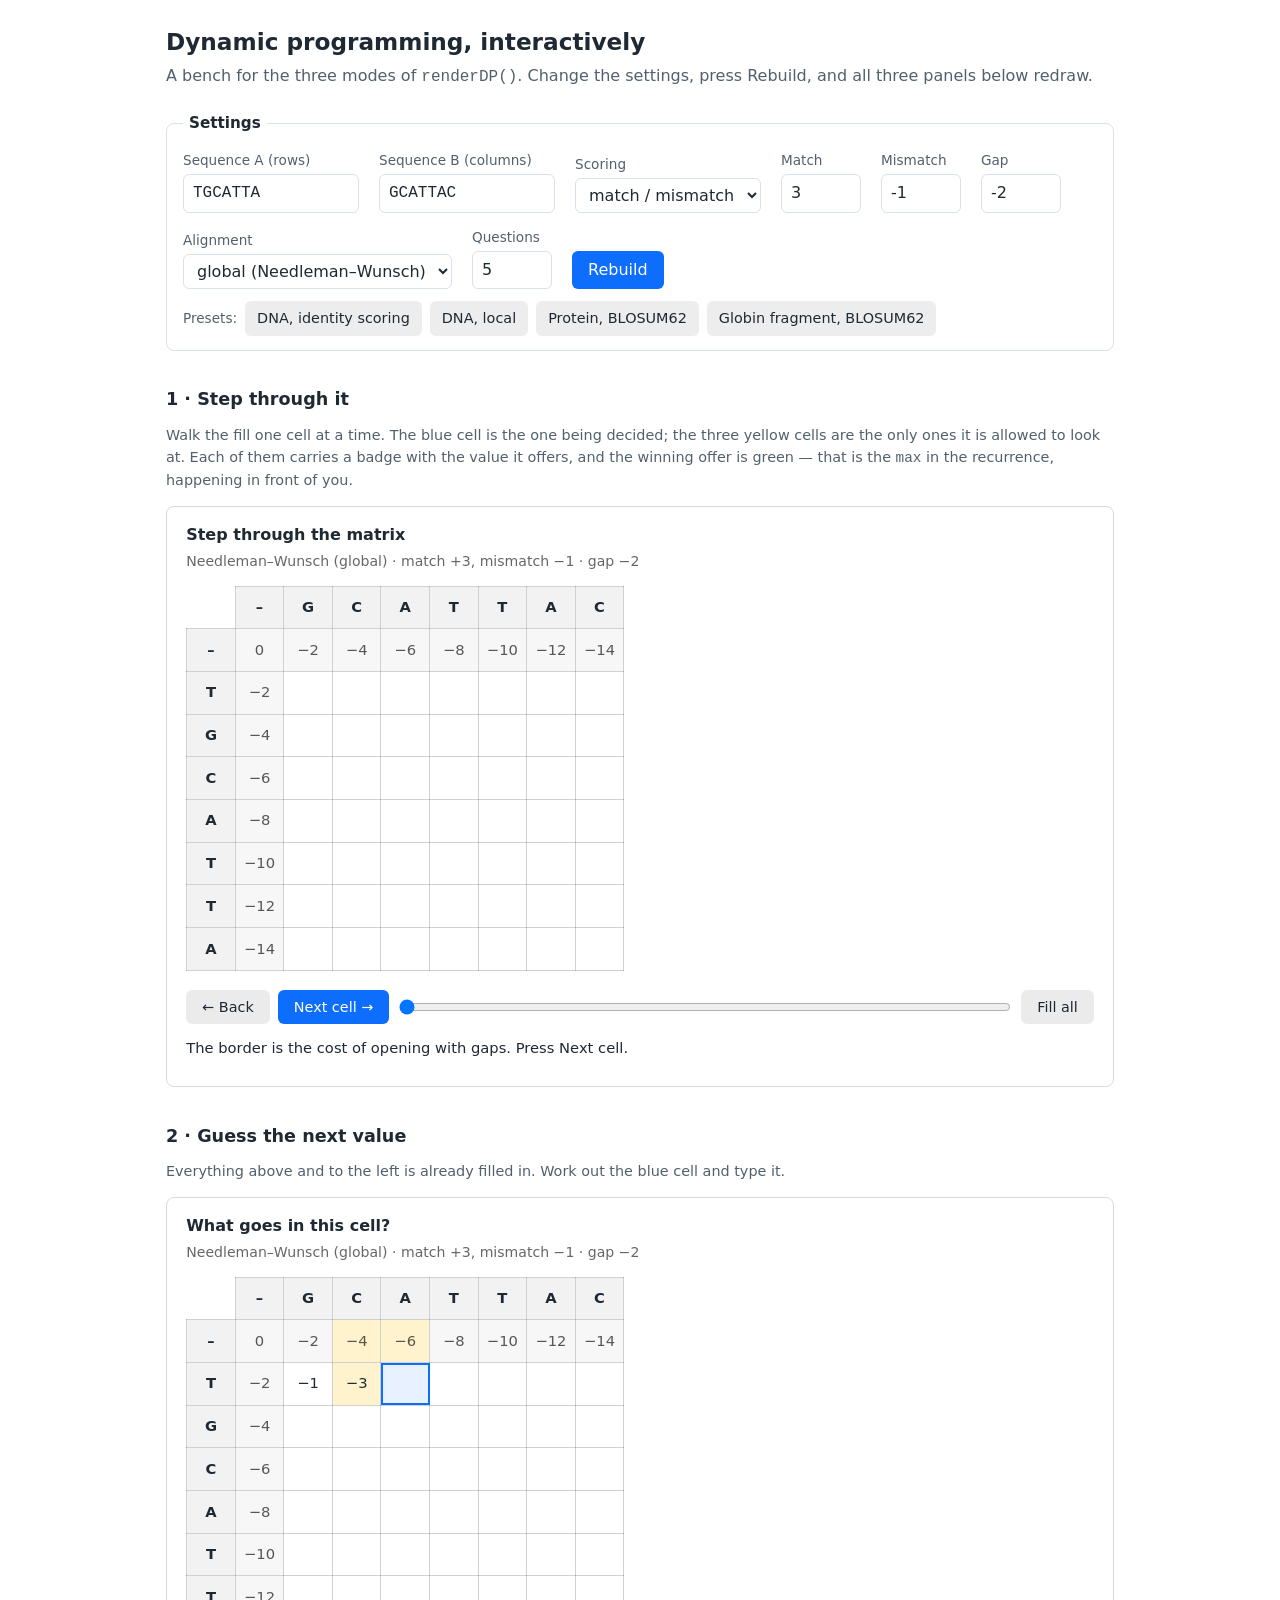
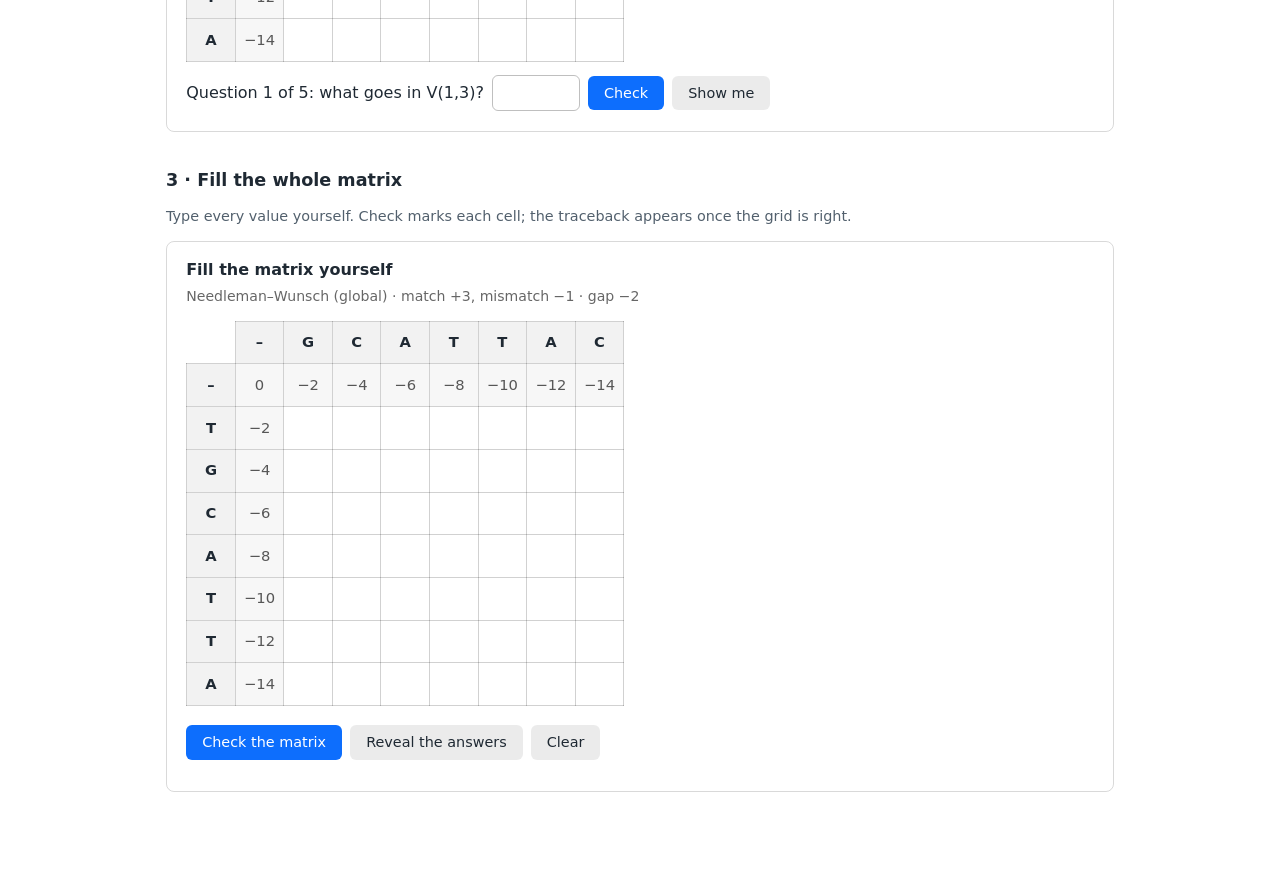
==== dp.html @ dfda8f67 "Sync from BioinfoCourse book/ (2026-11-16T21:07:56Z)" ====
<!doctype html>
<html lang="en">
<head>
<meta charset="utf-8">
<meta name="viewport" content="width=device-width, initial-scale=1">
<meta name="robots" content="noindex, nofollow">
<title>Dynamic programming, interactively &middot; KB8029</title>
<!--
  A bench for book/js/dp-matrix.js: all three modes on one page, with the
  settings exposed so a teacher can try a sequence pair before pasting a
  renderDP() call into a session page.

  Deliberately not in the book's chapter list and marked noindex: it is a
  workshop page, not course material. When the widget goes into Sessions 4
  and 5 it goes in as a {=html} block there, not as a link to this.
-->
<script src="js/dp-matrix.js"></script>
<style>
  :root { --fg: #1f2933; --muted: #52606d; --border: #d9e2ec; --accent: #0d6efd; }
  * { box-sizing: border-box; }
  body { margin: 0; background: #fff; color: var(--fg);
         font: 16px/1.55 system-ui, -apple-system, "Segoe UI", sans-serif; }
  main { max-width: 980px; margin: 0 auto; padding: 24px 16px 64px; }
  h1 { font-size: 1.45rem; margin: 0 0 4px; }
  h2 { font-size: 1.1rem; margin: 2em 0 0.6em; }
  p.sub { color: var(--muted); margin: 0 0 1.4em; }
  fieldset { border: 1px solid var(--border); border-radius: 8px; padding: 14px 16px; margin: 0 0 1.6em; }
  legend { font-weight: 600; font-size: 0.95rem; padding: 0 6px; }
  .row { display: flex; flex-wrap: wrap; gap: 14px 20px; align-items: flex-end; }
  label { display: block; font-size: 0.85rem; color: var(--muted); margin-bottom: 3px; }
  input[type=text], input[type=number], select {
    font: inherit; padding: 6px 9px; border: 1px solid var(--border); border-radius: 6px; background: #fff; color: inherit; }
  input[type=text] { width: 11em; font-family: ui-monospace, Menlo, Consolas, monospace; }
  input[type=number] { width: 5em; }
  button { font: inherit; padding: 7px 16px; border: none; border-radius: 6px;
           background: var(--accent); color: #fff; cursor: pointer; }
  button:hover { background: #0b5ed7; }
  button.ghost { background: rgba(0,0,0,0.07); color: var(--fg); font-size: 0.9em; padding: 6px 12px; }
  button.ghost:hover { background: rgba(0,0,0,0.13); }
  .presets { margin-top: 12px; display: flex; flex-wrap: wrap; gap: 8px; align-items: center; }
  .presets span { font-size: 0.85rem; color: var(--muted); }
  .note { color: var(--muted); font-size: 0.9rem; margin: 0.2em 0 1em; }
</style>
</head>
<body>
<main>
  <h1>Dynamic programming, interactively</h1>
  <p class="sub">A bench for the three modes of <code>renderDP()</code>. Change the settings, press Rebuild, and all three panels below redraw.</p>

  <fieldset>
    <legend>Settings</legend>
    <div class="row">
      <div><label for="seqa">Sequence A (rows)</label><input type="text" id="seqa" value="TGCATTA"></div>
      <div><label for="seqb">Sequence B (columns)</label><input type="text" id="seqb" value="GCATTAC"></div>
      <div><label for="scoring">Scoring</label>
        <select id="scoring"><option value="identity">match / mismatch</option><option value="blosum62">BLOSUM62</option></select></div>
      <div><label for="match">Match</label><input type="number" id="match" value="3"></div>
      <div><label for="mismatch">Mismatch</label><input type="number" id="mismatch" value="-1"></div>
      <div><label for="gap">Gap</label><input type="number" id="gap" value="-2"></div>
      <div><label for="type">Alignment</label>
        <select id="type"><option value="global">global (Needleman&ndash;Wunsch)</option><option value="local">local (Smith&ndash;Waterman)</option></select></div>
      <div><label for="questions">Questions</label><input type="number" id="questions" value="5" min="1" max="20"></div>
      <div><button id="rebuild">Rebuild</button></div>
    </div>
    <div class="presets">
      <span>Presets:</span>
      <button class="ghost" data-preset="dna">DNA, identity scoring</button>
      <button class="ghost" data-preset="local">DNA, local</button>
      <button class="ghost" data-preset="protein">Protein, BLOSUM62</button>
      <button class="ghost" data-preset="globin">Globin fragment, BLOSUM62</button>
    </div>
  </fieldset>

  <h2>1 &middot; Step through it</h2>
  <p class="note">Walk the fill one cell at a time. The blue cell is the one being decided; the three yellow cells are the only ones it is allowed to look at. Each of them carries a badge with the value it offers, and the winning offer is green &mdash; that is the <code>max</code> in the recurrence, happening in front of you.</p>
  <div id="panel-step"></div>

  <h2>2 &middot; Guess the next value</h2>
  <p class="note">Everything above and to the left is already filled in. Work out the blue cell and type it.</p>
  <div id="panel-guess"></div>

  <h2>3 &middot; Fill the whole matrix</h2>
  <p class="note">Type every value yourself. Check marks each cell; the traceback appears once the grid is right.</p>
  <div id="panel-fill"></div>
</main>

<script>
const PRESETS = {
  dna:     { seqa: "TGCATTA", seqb: "GCATTAC", scoring: "identity", match: 3, mismatch: -1, gap: -2, type: "global" },
  local:   { seqa: "TTACGGAT", seqb: "CCTACGGA", scoring: "identity", match: 3, mismatch: -2, gap: -2, type: "local" },
  protein: { seqa: "HEAGAWGHEE", seqb: "PAWHEAE", scoring: "blosum62", match: 1, mismatch: -1, gap: -8, type: "global" },
  globin:  { seqa: "VLSPADKTN", seqb: "VHLTPEEKS", scoring: "blosum62", match: 1, mismatch: -1, gap: -8, type: "global" }
};

function readSettings() {
  const g = id => document.getElementById(id);
  return {
    a: g("seqa").value,
    b: g("seqb").value,
    scoring: g("scoring").value,
    match: parseInt(g("match").value, 10),
    mismatch: parseInt(g("mismatch").value, 10),
    gap: parseInt(g("gap").value, 10),
    local: g("type").value === "local",
    questions: parseInt(g("questions").value, 10)
  };
}

function build() {
  const s = readSettings();
  renderDP("panel-step", Object.assign({}, s, { mode: "step" }));
  renderDP("panel-guess", Object.assign({}, s, { mode: "guess" }));
  renderDP("panel-fill", Object.assign({}, s, { mode: "fill" }));
}

document.getElementById("rebuild").addEventListener("click", build);
document.querySelectorAll("[data-preset]").forEach(function (b) {
  b.addEventListener("click", function () {
    const p = PRESETS[b.dataset.preset];
    Object.keys(p).forEach(function (k) { document.getElementById(k).value = p[k]; });
    build();
  });
});
build();
</script>
</body>
</html>
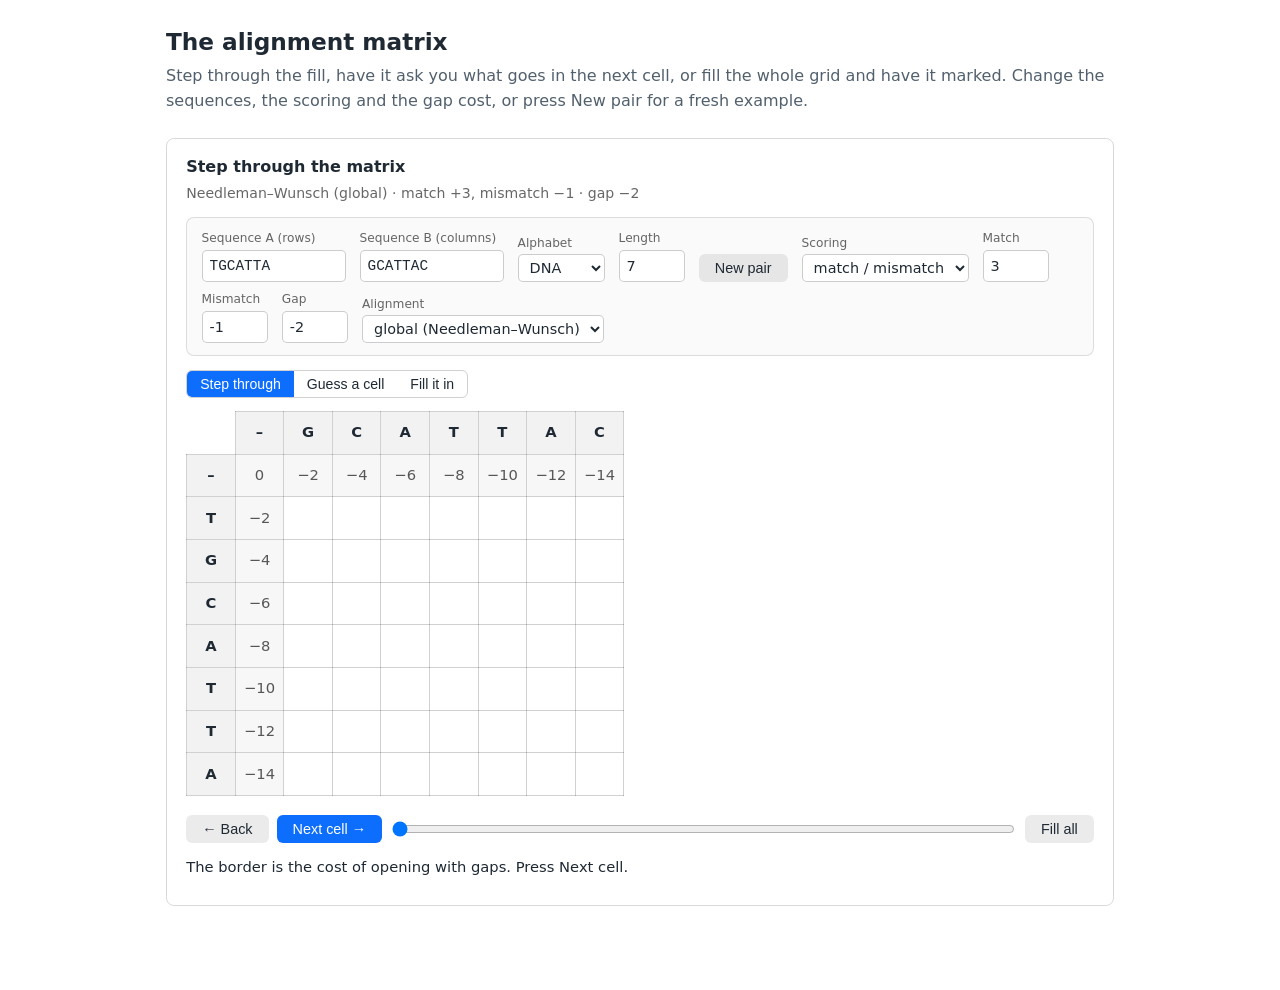
==== commit a4638695: "Sync from BioinfoCourse book/ (2026-11-17T06:40:23Z)" ====
--- a/dp.html
+++ b/dp.html
@@ -3,125 +3,41 @@
 <head>
 <meta charset="utf-8">
 <meta name="viewport" content="width=device-width, initial-scale=1">
-<meta name="robots" content="noindex, nofollow">
-<title>Dynamic programming, interactively &middot; KB8029</title>
+<title>The alignment matrix &middot; KB8029</title>
 <!--
-  A bench for book/js/dp-matrix.js: all three modes on one page, with the
-  settings exposed so a teacher can try a sequence pair before pasting a
-  renderDP() call into a session page.
+  The dynamic-programming matrix of Sessions 4 and 5, with every setting
+  exposed. Linked from the Session 4 deck, so students see this address.
 
-  Deliberately not in the book's chapter list and marked noindex: it is a
-  workshop page, not course material. When the widget goes into Sessions 4
-  and 5 it goes in as a {=html} block there, not as a link to this.
+  There is deliberately almost nothing here: the settings bar, the mode
+  switcher and the matrix all come from js/dp-matrix.js, which is the same file
+  the book pages load and the same file the slide figures are screenshots of.
+  A second implementation of the controls would be a second thing to keep true.
 -->
 <script src="js/dp-matrix.js"></script>
 <style>
-  :root { --fg: #1f2933; --muted: #52606d; --border: #d9e2ec; --accent: #0d6efd; }
   * { box-sizing: border-box; }
-  body { margin: 0; background: #fff; color: var(--fg);
+  body { margin: 0; background: #fff; color: #1f2933;
          font: 16px/1.55 system-ui, -apple-system, "Segoe UI", sans-serif; }
   main { max-width: 980px; margin: 0 auto; padding: 24px 16px 64px; }
   h1 { font-size: 1.45rem; margin: 0 0 4px; }
-  h2 { font-size: 1.1rem; margin: 2em 0 0.6em; }
-  p.sub { color: var(--muted); margin: 0 0 1.4em; }
-  fieldset { border: 1px solid var(--border); border-radius: 8px; padding: 14px 16px; margin: 0 0 1.6em; }
-  legend { font-weight: 600; font-size: 0.95rem; padding: 0 6px; }
-  .row { display: flex; flex-wrap: wrap; gap: 14px 20px; align-items: flex-end; }
-  label { display: block; font-size: 0.85rem; color: var(--muted); margin-bottom: 3px; }
-  input[type=text], input[type=number], select {
-    font: inherit; padding: 6px 9px; border: 1px solid var(--border); border-radius: 6px; background: #fff; color: inherit; }
-  input[type=text] { width: 11em; font-family: ui-monospace, Menlo, Consolas, monospace; }
-  input[type=number] { width: 5em; }
-  button { font: inherit; padding: 7px 16px; border: none; border-radius: 6px;
-           background: var(--accent); color: #fff; cursor: pointer; }
-  button:hover { background: #0b5ed7; }
-  button.ghost { background: rgba(0,0,0,0.07); color: var(--fg); font-size: 0.9em; padding: 6px 12px; }
-  button.ghost:hover { background: rgba(0,0,0,0.13); }
-  .presets { margin-top: 12px; display: flex; flex-wrap: wrap; gap: 8px; align-items: center; }
-  .presets span { font-size: 0.85rem; color: var(--muted); }
-  .note { color: var(--muted); font-size: 0.9rem; margin: 0.2em 0 1em; }
+  p.sub { color: #52606d; margin: 0 0 1.5em; }
 </style>
 </head>
 <body>
 <main>
-  <h1>Dynamic programming, interactively</h1>
-  <p class="sub">A bench for the three modes of <code>renderDP()</code>. Change the settings, press Rebuild, and all three panels below redraw.</p>
-
-  <fieldset>
-    <legend>Settings</legend>
-    <div class="row">
-      <div><label for="seqa">Sequence A (rows)</label><input type="text" id="seqa" value="TGCATTA"></div>
-      <div><label for="seqb">Sequence B (columns)</label><input type="text" id="seqb" value="GCATTAC"></div>
-      <div><label for="scoring">Scoring</label>
-        <select id="scoring"><option value="identity">match / mismatch</option><option value="blosum62">BLOSUM62</option></select></div>
-      <div><label for="match">Match</label><input type="number" id="match" value="3"></div>
-      <div><label for="mismatch">Mismatch</label><input type="number" id="mismatch" value="-1"></div>
-      <div><label for="gap">Gap</label><input type="number" id="gap" value="-2"></div>
-      <div><label for="type">Alignment</label>
-        <select id="type"><option value="global">global (Needleman&ndash;Wunsch)</option><option value="local">local (Smith&ndash;Waterman)</option></select></div>
-      <div><label for="questions">Questions</label><input type="number" id="questions" value="5" min="1" max="20"></div>
-      <div><button id="rebuild">Rebuild</button></div>
-    </div>
-    <div class="presets">
-      <span>Presets:</span>
-      <button class="ghost" data-preset="dna">DNA, identity scoring</button>
-      <button class="ghost" data-preset="local">DNA, local</button>
-      <button class="ghost" data-preset="protein">Protein, BLOSUM62</button>
-      <button class="ghost" data-preset="globin">Globin fragment, BLOSUM62</button>
-    </div>
-  </fieldset>
-
-  <h2>1 &middot; Step through it</h2>
-  <p class="note">Walk the fill one cell at a time. The blue cell is the one being decided; the three yellow cells are the only ones it is allowed to look at. Each of them carries a badge with the value it offers, and the winning offer is green &mdash; that is the <code>max</code> in the recurrence, happening in front of you.</p>
-  <div id="panel-step"></div>
-
-  <h2>2 &middot; Guess the next value</h2>
-  <p class="note">Everything above and to the left is already filled in. Work out the blue cell and type it.</p>
-  <div id="panel-guess"></div>
-
-  <h2>3 &middot; Fill the whole matrix</h2>
-  <p class="note">Type every value yourself. Check marks each cell; the traceback appears once the grid is right.</p>
-  <div id="panel-fill"></div>
+  <h1>The alignment matrix</h1>
+  <p class="sub">Step through the fill, have it ask you what goes in the next cell, or fill the whole
+  grid and have it marked. Change the sequences, the scoring and the gap cost, or press New pair for
+  a fresh example.</p>
+  <div id="dp"></div>
 </main>
-
 <script>
-const PRESETS = {
-  dna:     { seqa: "TGCATTA", seqb: "GCATTAC", scoring: "identity", match: 3, mismatch: -1, gap: -2, type: "global" },
-  local:   { seqa: "TTACGGAT", seqb: "CCTACGGA", scoring: "identity", match: 3, mismatch: -2, gap: -2, type: "local" },
-  protein: { seqa: "HEAGAWGHEE", seqb: "PAWHEAE", scoring: "blosum62", match: 1, mismatch: -1, gap: -8, type: "global" },
-  globin:  { seqa: "VLSPADKTN", seqb: "VHLTPEEKS", scoring: "blosum62", match: 1, mismatch: -1, gap: -8, type: "global" }
-};
-
-function readSettings() {
-  const g = id => document.getElementById(id);
-  return {
-    a: g("seqa").value,
-    b: g("seqb").value,
-    scoring: g("scoring").value,
-    match: parseInt(g("match").value, 10),
-    mismatch: parseInt(g("mismatch").value, 10),
-    gap: parseInt(g("gap").value, 10),
-    local: g("type").value === "local",
-    questions: parseInt(g("questions").value, 10)
-  };
-}
-
-function build() {
-  const s = readSettings();
-  renderDP("panel-step", Object.assign({}, s, { mode: "step" }));
-  renderDP("panel-guess", Object.assign({}, s, { mode: "guess" }));
-  renderDP("panel-fill", Object.assign({}, s, { mode: "fill" }));
-}
-
-document.getElementById("rebuild").addEventListener("click", build);
-document.querySelectorAll("[data-preset]").forEach(function (b) {
-  b.addEventListener("click", function () {
-    const p = PRESETS[b.dataset.preset];
-    Object.keys(p).forEach(function (k) { document.getElementById(k).value = p[k]; });
-    build();
-  });
+renderDP("dp", {
+  controls: true,
+  modes: ["step", "guess", "fill"],
+  mode: "step",
+  a: "TGCATTA", b: "GCATTAC", match: 3, mismatch: -1, gap: -2
 });
-build();
 </script>
 </body>
 </html>
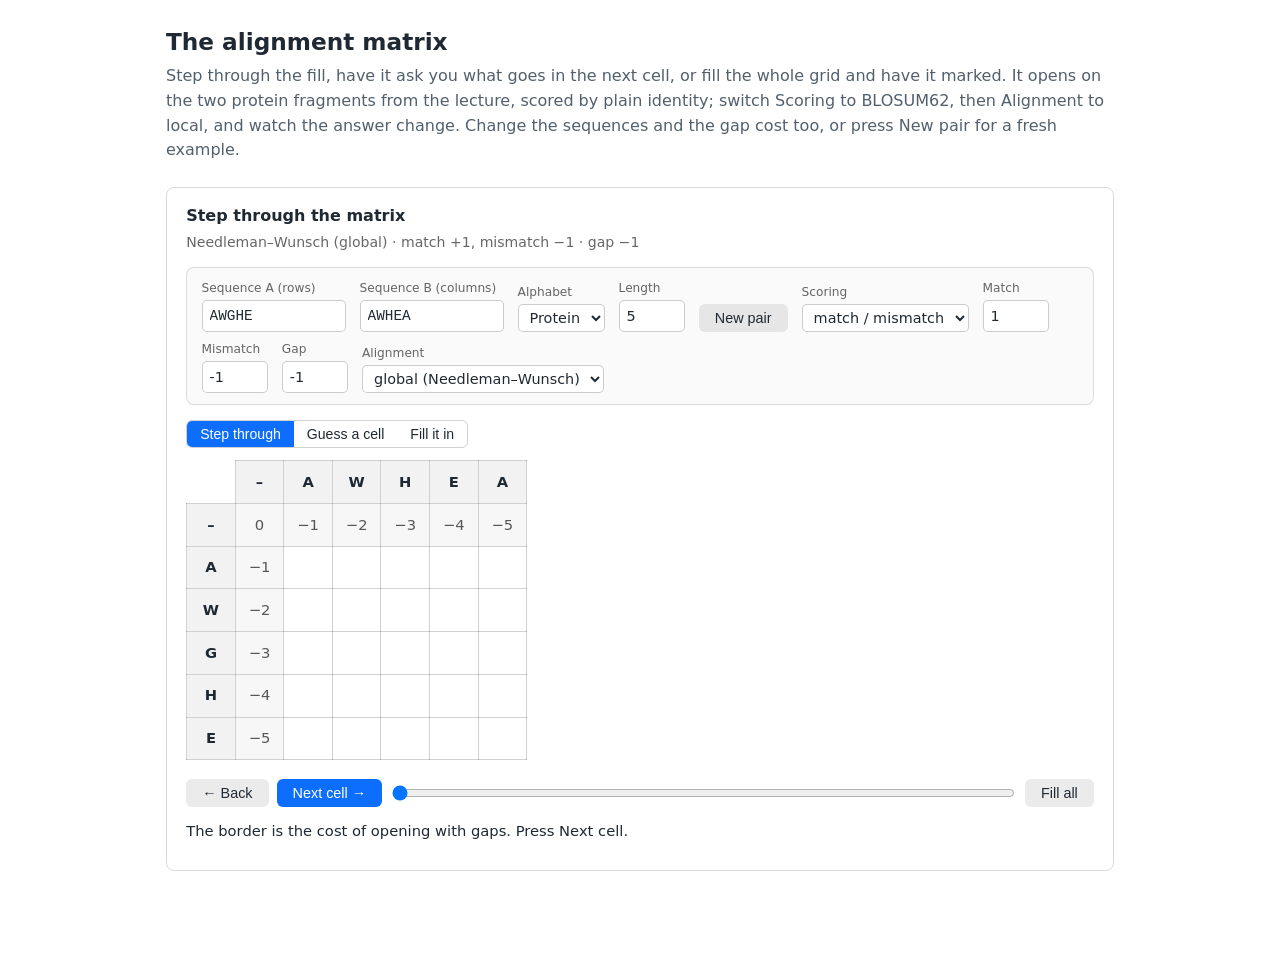
==== commit c4ee2ed6: "Sync from BioinfoCourse book/ (2026-11-17T11:43:33Z)" ====
--- a/dp.html
+++ b/dp.html
@@ -27,8 +27,9 @@
 <main>
   <h1>The alignment matrix</h1>
   <p class="sub">Step through the fill, have it ask you what goes in the next cell, or fill the whole
-  grid and have it marked. Change the sequences, the scoring and the gap cost, or press New pair for
-  a fresh example.</p>
+  grid and have it marked. It opens on the two protein fragments from the lecture, scored by plain
+  identity; switch Scoring to BLOSUM62, then Alignment to local, and watch the answer change. Change
+  the sequences and the gap cost too, or press New pair for a fresh example.</p>
   <div id="dp"></div>
 </main>
 <script>
@@ -36,7 +37,10 @@
   controls: true,
   modes: ["step", "guess", "fill"],
   mode: "step",
-  a: "TGCATTA", b: "GCATTAC", match: 3, mismatch: -1, gap: -2
+  // The lecture's example: protein letters, scored by plain identity to begin
+  // with. Switching Scoring to BLOSUM62, and then Alignment to local, walks
+  // the same three steps the Session 4 slides walk.
+  a: "AWGHE", b: "AWHEA", match: 1, mismatch: -1, gap: -1
 });
 </script>
 </body>
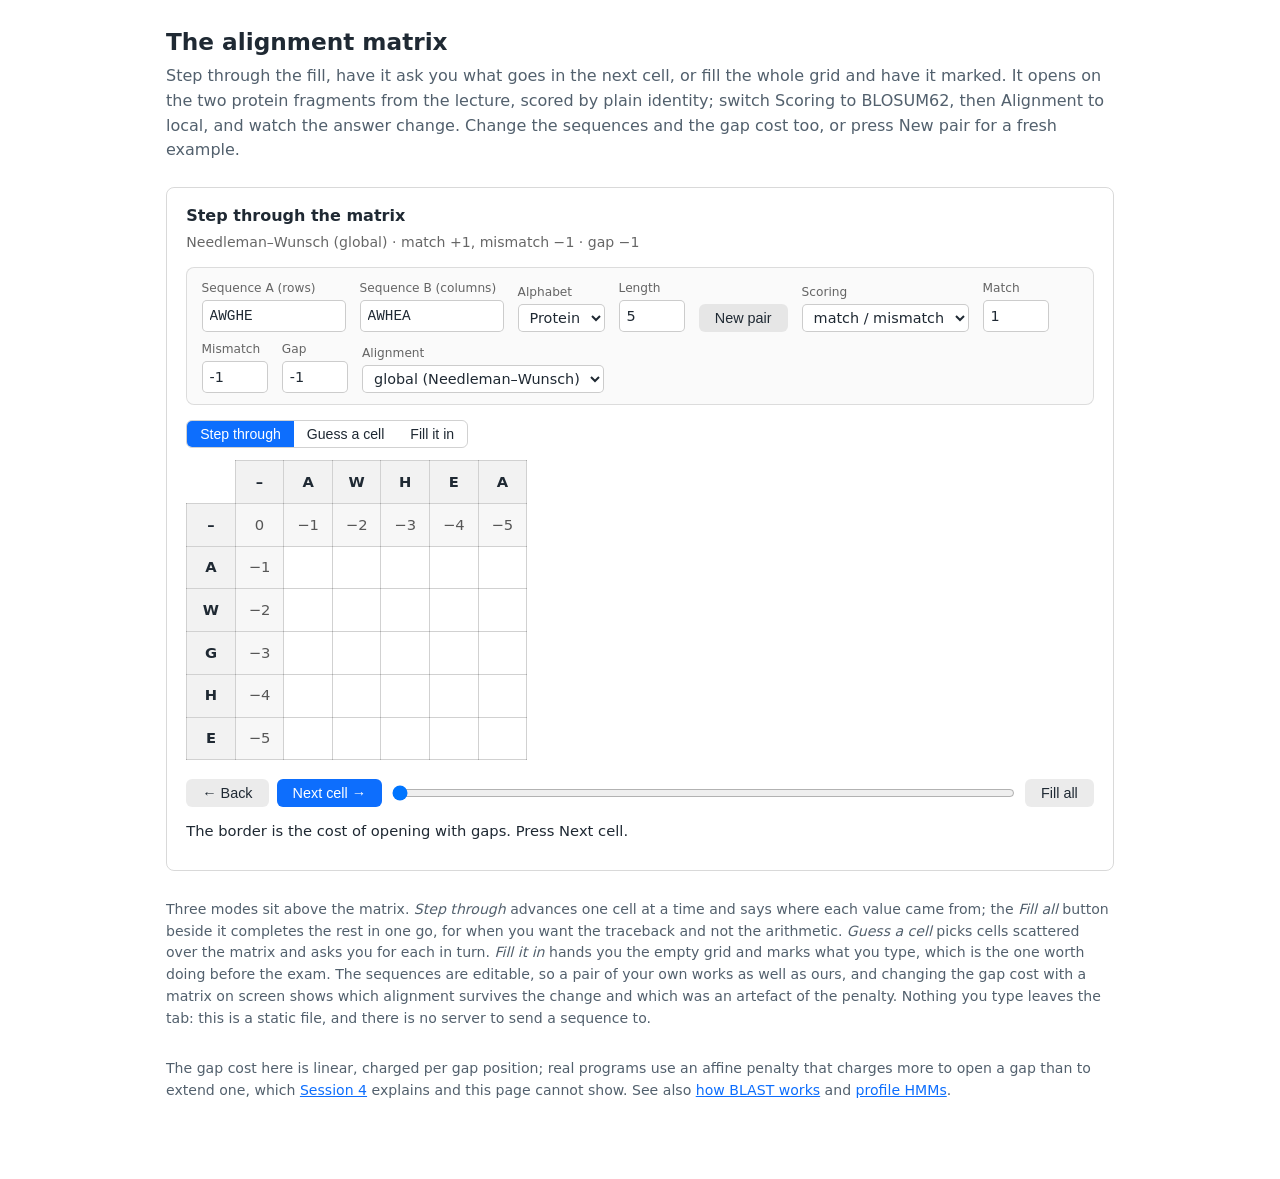
==== commit e3dbef4f: "Sync from BioinfoCourse book/ (2026-11-19T09:01:54Z)" ====
--- a/dp.html
+++ b/dp.html
@@ -21,6 +21,8 @@
   main { max-width: 980px; margin: 0 auto; padding: 24px 16px 64px; }
   h1 { font-size: 1.45rem; margin: 0 0 4px; }
   p.sub { color: #52606d; margin: 0 0 1.5em; }
+  p.foot { color: #52606d; font-size: 0.88em; margin-top: 2em; }
+  a { color: #0d6efd; }
 </style>
 </head>
 <body>
@@ -31,6 +33,20 @@
   identity; switch Scoring to BLOSUM62, then Alignment to local, and watch the answer change. Change
   the sequences and the gap cost too, or press New pair for a fresh example.</p>
   <div id="dp"></div>
+  <p class="foot">Three modes sit above the matrix. <em>Step through</em> advances one cell at a
+  time and says where each value came from; the <em>Fill all</em> button beside it completes the
+  rest in one go, for when you want the traceback and not the arithmetic. <em>Guess a cell</em>
+  picks cells scattered over the matrix and asks you for each in turn. <em>Fill it in</em> hands you
+  the empty grid and marks what you type, which is the one worth doing before the exam. The
+  sequences are editable, so a pair of your own works as well as ours, and changing the gap cost
+  with a matrix on screen shows which alignment survives the change and which was an artefact of
+  the penalty. Nothing you type leaves the tab: this is a static file, and there is no server to
+  send a sequence to.</p>
+  <p class="foot">The gap cost here is linear, charged per gap position; real programs use an
+  affine penalty that charges more to open a gap than to extend one, which
+  <a href="session04.html#sec-s04-gaps">Session 4</a> explains and this page
+  cannot show. See also <a href="blast.html">how BLAST works</a> and
+  <a href="hmm.html">profile HMMs</a>.</p>
 </main>
 <script>
 renderDP("dp", {
